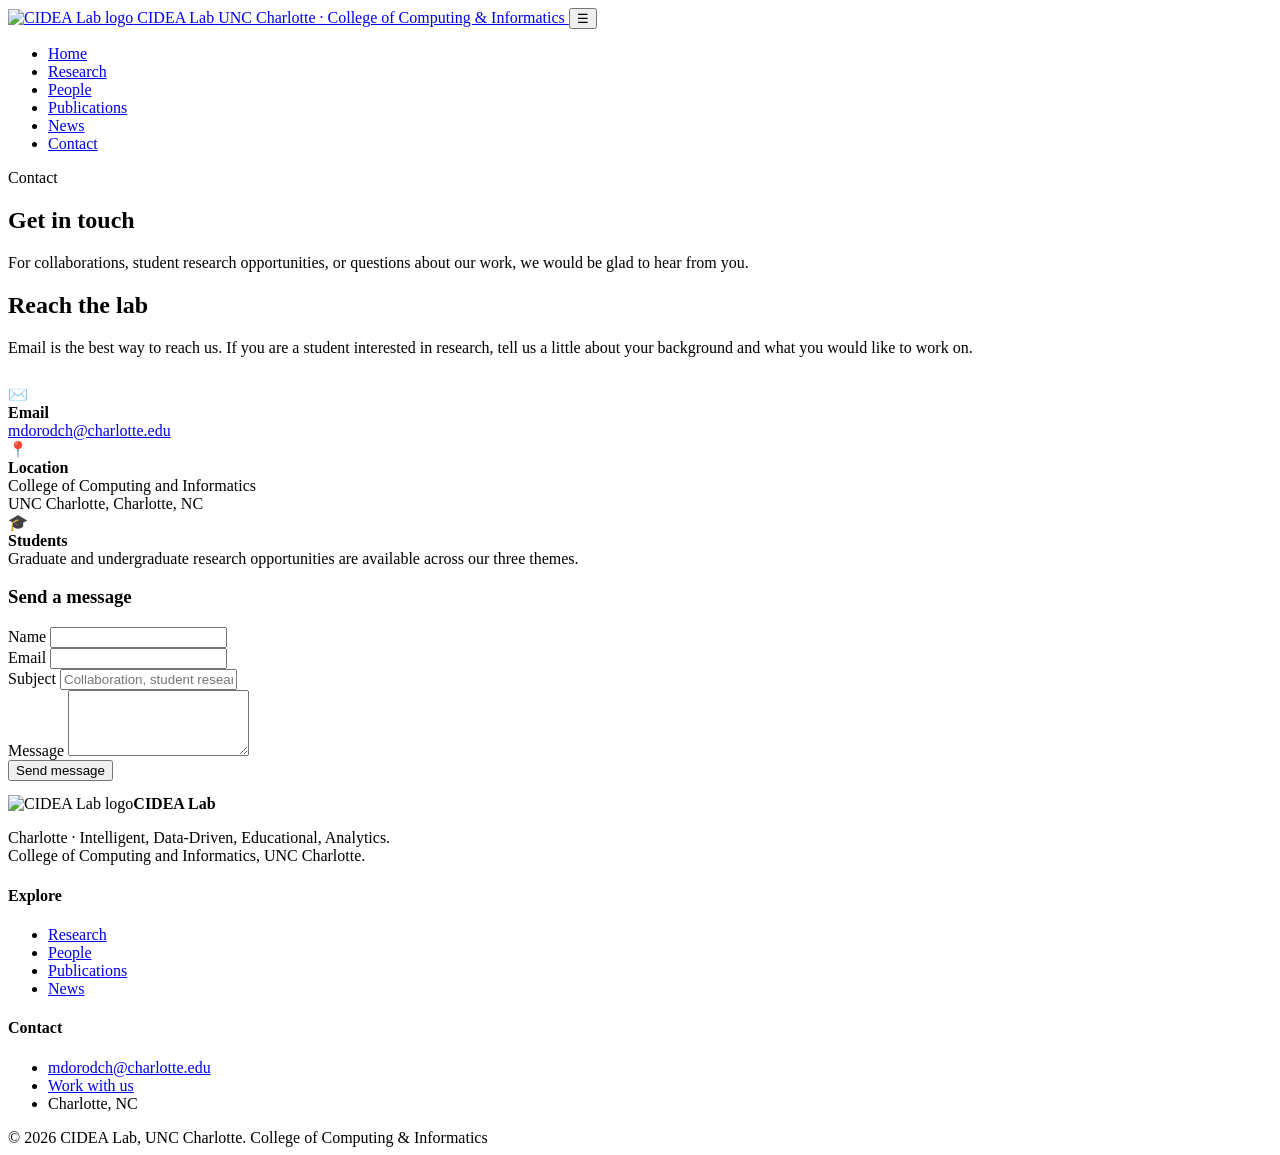
==== contact.html @ 577704da "Add files via upload" ====
<!DOCTYPE html>
<html lang="en">
<head>
  <meta charset="UTF-8" />
  <meta name="viewport" content="width=device-width, initial-scale=1.0" />
  <title>Contact | CIDEA Lab</title>
  <meta name="description" content="Contact the CIDEA Lab at UNC Charlotte — collaborations, student research opportunities, and inquiries." />
  <link rel="icon" href="assets/favicon.png" />
  <link rel="stylesheet" href="assets/styles.css" />
</head>
<body>

  <header class="site-header">
    <div class="container nav">
      <a class="brand" href="index.html">
        <img src="assets/icon.png" alt="CIDEA Lab logo" />
        <span class="brand-text">
          <span class="brand-name">CIDEA Lab</span>
          <span class="brand-sub">UNC Charlotte · College of Computing &amp; Informatics</span>
        </span>
      </a>
      <button class="nav-toggle" aria-label="Toggle navigation" aria-expanded="false">☰</button>
      <ul class="nav-links">
        <li><a href="index.html">Home</a></li>
        <li><a href="research.html">Research</a></li>
        <li><a href="people.html">People</a></li>
        <li><a href="publications.html">Publications</a></li>
        <li><a href="news.html">News</a></li>
        <li><a href="contact.html" class="active">Contact</a></li>
      </ul>
    </div>
  </header>

  <section class="page-hero">
    <div class="container">
      <span class="eyebrow">Contact</span>
      <h1>Get in touch</h1>
      <p>For collaborations, student research opportunities, or questions about our work, we would be glad to hear from you.</p>
    </div>
  </section>

  <section class="section">
    <div class="container">
      <div class="contact-grid">

        <div>
          <h2>Reach the lab</h2>
          <p class="lead" style="margin-bottom:28px;">Email is the best way to reach us. If you are a student interested in research, tell us a little about your background and what you would like to work on.</p>

          <div class="info-row">
            <div class="icon">✉️</div>
            <div><strong>Email</strong><br><a href="mailto:mdorodch@charlotte.edu">mdorodch@charlotte.edu</a></div>
          </div>
          <div class="info-row">
            <div class="icon">📍</div>
            <div><strong>Location</strong><br>College of Computing and Informatics<br>UNC Charlotte, Charlotte, NC</div>
          </div>
          <div class="info-row">
            <div class="icon">🎓</div>
            <div><strong>Students</strong><br>Graduate and undergraduate research opportunities are available across our three themes.</div>
          </div>
        </div>

        <div>
          <div class="card">
            <h3>Send a message</h3>
            <form id="contact-form" style="margin-top:16px;">
              <div class="field">
                <label for="name">Name</label>
                <input id="name" name="name" type="text" required />
              </div>
              <div class="field">
                <label for="email">Email</label>
                <input id="email" name="email" type="email" required />
              </div>
              <div class="field">
                <label for="topic">Subject</label>
                <input id="topic" name="topic" type="text" placeholder="Collaboration, student research, general" />
              </div>
              <div class="field">
                <label for="message">Message</label>
                <textarea id="message" name="message" rows="4" required></textarea>
              </div>
              <button class="btn btn-primary" type="submit">Send message</button>
              <p id="form-status" style="margin-top:14px; font-size:.9rem;"></p>
            </form>
          </div>
        </div>

      </div>
    </div>
  </section>

  <footer class="site-footer">
    <div class="container">
      <div class="footer-grid">
        <div>
          <div class="footer-brand"><img src="assets/icon.png" alt="CIDEA Lab logo" /><strong>CIDEA Lab</strong></div>
          <p>Charlotte · Intelligent, Data-Driven, Educational, Analytics.<br>College of Computing and Informatics, UNC Charlotte.</p>
        </div>
        <div><h4>Explore</h4>
          <ul class="footer-links">
            <li><a href="research.html">Research</a></li><li><a href="people.html">People</a></li>
            <li><a href="publications.html">Publications</a></li><li><a href="news.html">News</a></li>
          </ul>
        </div>
        <div><h4>Contact</h4>
          <ul class="footer-links">
            <li><a href="mailto:mdorodch@charlotte.edu">mdorodch@charlotte.edu</a></li>
            <li><a href="contact.html">Work with us</a></li><li>Charlotte, NC</li>
          </ul>
        </div>
      </div>
      <div class="footer-bottom">
        <span>© <span id="year"></span> CIDEA Lab, UNC Charlotte.</span>
        <span>College of Computing &amp; Informatics</span>
      </div>
    </div>
  </footer>

  <script src="assets/script.js"></script>
  <script>document.getElementById('year').textContent = new Date().getFullYear();</script>
</body>
</html>
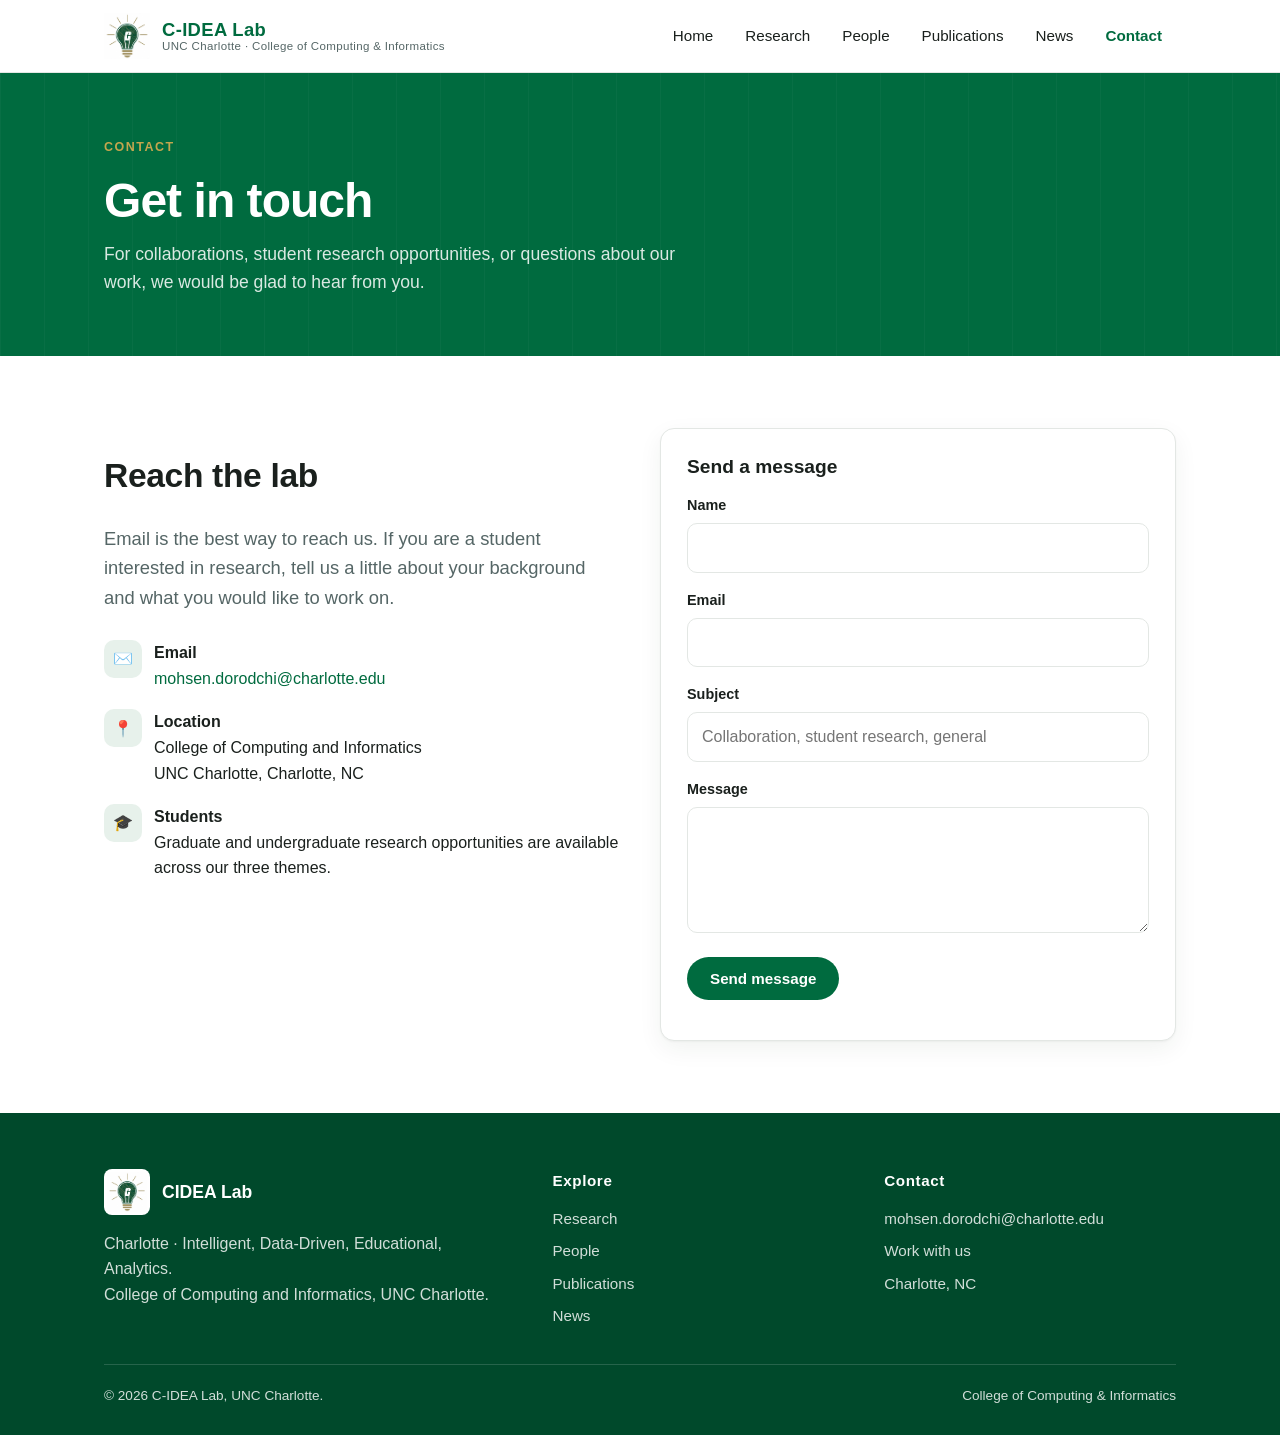
==== commit 04c0cdbd: "Update CIDEA Lab branding to C-IDEA Lab" ====
--- a/contact.html
+++ b/contact.html
@@ -3,8 +3,8 @@
 <head>
   <meta charset="UTF-8" />
   <meta name="viewport" content="width=device-width, initial-scale=1.0" />
-  <title>Contact | CIDEA Lab</title>
-  <meta name="description" content="Contact the CIDEA Lab at UNC Charlotte — collaborations, student research opportunities, and inquiries." />
+  <title>Contact | C-IDEA Lab</title>
+  <meta name="description" content="Contact the C-IDEA Lab at UNC Charlotte — collaborations, student research opportunities, and inquiries." />
   <link rel="icon" href="assets/favicon.png" />
   <link rel="stylesheet" href="assets/styles.css" />
 </head>
@@ -13,9 +13,9 @@
   <header class="site-header">
     <div class="container nav">
       <a class="brand" href="index.html">
-        <img src="assets/icon.png" alt="CIDEA Lab logo" />
+        <img src="assets/icon.png" alt="C-IDEA Lab logo" />
         <span class="brand-text">
-          <span class="brand-name">CIDEA Lab</span>
+          <span class="brand-name">C-IDEA Lab</span>
           <span class="brand-sub">UNC Charlotte · College of Computing &amp; Informatics</span>
         </span>
       </a>
@@ -49,7 +49,7 @@
 
           <div class="info-row">
             <div class="icon">✉️</div>
-            <div><strong>Email</strong><br><a href="mailto:mdorodch@charlotte.edu">mdorodch@charlotte.edu</a></div>
+            <div><strong>Email</strong><br><a href="mailto:mdorodch@charlotte.edu">mohsen.dorodchi@charlotte.edu</a></div>
           </div>
           <div class="info-row">
             <div class="icon">📍</div>
@@ -106,13 +106,13 @@
         </div>
         <div><h4>Contact</h4>
           <ul class="footer-links">
-            <li><a href="mailto:mdorodch@charlotte.edu">mdorodch@charlotte.edu</a></li>
+            <li><a href="mailto:mdorodch@charlotte.edu">mohsen.dorodchi@charlotte.edu</a></li>
             <li><a href="contact.html">Work with us</a></li><li>Charlotte, NC</li>
           </ul>
         </div>
       </div>
       <div class="footer-bottom">
-        <span>© <span id="year"></span> CIDEA Lab, UNC Charlotte.</span>
+        <span>© <span id="year"></span> C-IDEA Lab, UNC Charlotte.</span>
         <span>College of Computing &amp; Informatics</span>
       </div>
     </div>
--- a/assets/styles.css
+++ b/assets/styles.css
@@ -0,0 +1,320 @@
+/* ============================================================
+   CIDEA Lab — shared stylesheet
+   Charlotte · Intelligent, Data-Driven, Educational, Analytics
+   Brand palette pulled from the lab logo (green + gold on white)
+   ============================================================ */
+
+:root {
+  /* Brand colors */
+  --green:        #006b3f;   /* primary lab green */
+  --green-dark:   #00492b;   /* deep green for footers / hovers */
+  --green-soft:   #e7f1eb;   /* pale green wash for section bands */
+  --gold:         #c4a64e;   /* metallic gold accent */
+  --gold-dark:    #a4842f;
+
+  /* Neutrals */
+  --ink:          #1a201d;   /* body text */
+  --muted:        #566;      /* secondary text */
+  --line:         #e3e7e4;   /* hairline borders */
+  --bg:           #ffffff;
+  --bg-soft:      #f6f8f6;
+
+  /* System */
+  --radius:       14px;
+  --shadow:       0 1px 2px rgba(0,0,0,.04), 0 8px 24px rgba(0,45,25,.06);
+  --maxw:         1120px;
+  --font: -apple-system, BlinkMacSystemFont, "Segoe UI", Roboto, Helvetica, Arial, sans-serif;
+}
+
+* { box-sizing: border-box; }
+
+html { scroll-behavior: smooth; }
+
+body {
+  margin: 0;
+  font-family: var(--font);
+  color: var(--ink);
+  background: var(--bg);
+  line-height: 1.6;
+  -webkit-font-smoothing: antialiased;
+}
+
+img { max-width: 100%; display: block; }
+
+a { color: var(--green); text-decoration: none; }
+a:hover { text-decoration: underline; }
+
+h1, h2, h3 { line-height: 1.2; color: var(--ink); font-weight: 700; }
+h1 { font-size: clamp(2rem, 5vw, 3rem); letter-spacing: -.02em; }
+h2 { font-size: clamp(1.5rem, 3.5vw, 2.1rem); letter-spacing: -.01em; }
+h3 { font-size: 1.2rem; }
+
+.container { width: 100%; max-width: var(--maxw); margin: 0 auto; padding: 0 24px; }
+
+.eyebrow {
+  display: inline-block;
+  font-size: .78rem;
+  font-weight: 700;
+  letter-spacing: .12em;
+  text-transform: uppercase;
+  color: var(--gold-dark);
+  margin-bottom: 14px;
+}
+
+.lead { font-size: 1.15rem; color: var(--muted); max-width: 60ch; }
+
+/* ---------- Buttons ---------- */
+.btn {
+  display: inline-block;
+  padding: 12px 22px;
+  border-radius: 999px;
+  font-weight: 600;
+  font-size: .95rem;
+  cursor: pointer;
+  border: 1.5px solid transparent;
+  transition: transform .12s ease, background .2s ease, color .2s ease;
+}
+.btn:hover { text-decoration: none; transform: translateY(-1px); }
+.btn-primary { background: var(--green); color: #fff; }
+.btn-primary:hover { background: var(--green-dark); }
+.btn-ghost { background: transparent; color: var(--green); border-color: var(--line); }
+.btn-ghost:hover { border-color: var(--green); background: var(--green-soft); }
+
+/* ---------- Header / nav ---------- */
+.site-header {
+  position: sticky;
+  top: 0;
+  z-index: 50;
+  background: rgba(255,255,255,.9);
+  backdrop-filter: saturate(180%) blur(10px);
+  border-bottom: 1px solid var(--line);
+}
+.nav {
+  display: flex;
+  align-items: center;
+  justify-content: space-between;
+  height: 72px;
+}
+.brand { display: flex; align-items: center; gap: 12px; }
+.brand:hover { text-decoration: none; }
+.brand img { height: 46px; width: 46px; object-fit: contain; }
+.brand-text { display: flex; flex-direction: column; line-height: 1.1; }
+.brand-name { font-weight: 800; color: var(--green); font-size: 1.15rem; letter-spacing: .02em; }
+.brand-sub { font-size: .72rem; color: var(--muted); letter-spacing: .03em; }
+
+.nav-links { display: flex; align-items: center; gap: 4px; list-style: none; margin: 0; padding: 0; }
+.nav-links a {
+  display: block;
+  padding: 8px 14px;
+  border-radius: 8px;
+  color: var(--ink);
+  font-weight: 500;
+  font-size: .95rem;
+}
+.nav-links a:hover { background: var(--bg-soft); text-decoration: none; }
+.nav-links a.active { color: var(--green); font-weight: 700; }
+
+.nav-toggle {
+  display: none;
+  background: none;
+  border: 1px solid var(--line);
+  border-radius: 8px;
+  padding: 8px 10px;
+  cursor: pointer;
+  font-size: 1.1rem;
+  line-height: 1;
+}
+
+/* ---------- Hero ---------- */
+.hero {
+  position: relative;
+  background:
+    radial-gradient(1200px 500px at 85% -10%, var(--green-soft), transparent 60%),
+    linear-gradient(180deg, #fff, var(--bg-soft));
+  overflow: hidden;
+}
+.hero::after {
+  content: "";
+  position: absolute; inset: 0;
+  background-image:
+    linear-gradient(var(--line) 1px, transparent 1px),
+    linear-gradient(90deg, var(--line) 1px, transparent 1px);
+  background-size: 44px 44px;
+  opacity: .35;
+  mask-image: radial-gradient(700px 400px at 80% 0%, #000, transparent 70%);
+  pointer-events: none;
+}
+.hero-inner {
+  position: relative;
+  display: grid;
+  grid-template-columns: 1.15fr .85fr;
+  gap: 48px;
+  align-items: center;
+  padding: 84px 0 76px;
+}
+.hero h1 { margin: 0 0 18px; }
+.hero .lead { margin: 0 0 28px; font-size: 1.22rem; }
+.hero-cta { display: flex; gap: 12px; flex-wrap: wrap; }
+.hero-badge {
+  justify-self: center;
+  width: min(340px, 80%);
+  aspect-ratio: 1;
+  display: grid;
+  place-items: center;
+}
+.hero-badge img {
+  width: 100%;
+  filter: drop-shadow(0 20px 40px rgba(0,45,25,.18));
+}
+.hero-badge .badge-fallback {
+  width: 100%; aspect-ratio: 1; border-radius: 50%;
+  border: 6px solid var(--green);
+  outline: 3px solid var(--gold);
+  outline-offset: 6px;
+  display: grid; place-items: center; text-align: center;
+  background: radial-gradient(circle at 50% 40%, var(--green-soft), #fff);
+  color: var(--green); font-weight: 800; padding: 24px;
+}
+
+/* ---------- Sections ---------- */
+.section { padding: 72px 0; }
+.section-band { background: var(--bg-soft); border-top: 1px solid var(--line); border-bottom: 1px solid var(--line); }
+.section-head { max-width: 60ch; margin-bottom: 40px; }
+.section-head.center { margin-left: auto; margin-right: auto; text-align: center; }
+
+/* ---------- Cards / grids ---------- */
+.grid { display: grid; gap: 24px; }
+.grid-2 { grid-template-columns: repeat(2, 1fr); }
+.grid-3 { grid-template-columns: repeat(3, 1fr); }
+.grid-4 { grid-template-columns: repeat(4, 1fr); }
+
+.card {
+  background: var(--bg);
+  border: 1px solid var(--line);
+  border-radius: var(--radius);
+  padding: 26px;
+  box-shadow: var(--shadow);
+  transition: transform .15s ease, box-shadow .15s ease;
+}
+.card:hover { transform: translateY(-3px); box-shadow: 0 12px 32px rgba(0,45,25,.10); }
+.card h3 { margin: 0 0 8px; }
+.card p { margin: 0; color: var(--muted); }
+.card .icon {
+  width: 46px; height: 46px; border-radius: 12px;
+  display: grid; place-items: center;
+  background: var(--green-soft); color: var(--green);
+  font-size: 1.4rem; margin-bottom: 16px;
+}
+.card-top { border-top: 4px solid var(--gold); }
+
+/* Stats */
+.stats { display: grid; grid-template-columns: repeat(4,1fr); gap: 20px; text-align: center; }
+.stat .num { font-size: 2.4rem; font-weight: 800; color: var(--green); line-height: 1; }
+.stat .label { color: var(--muted); font-size: .92rem; margin-top: 6px; }
+
+/* People */
+.person { text-align: center; }
+.person .avatar {
+  width: 120px; height: 120px; border-radius: 50%;
+  margin: 0 auto 14px;
+  background: var(--green-soft);
+  border: 3px solid #fff; box-shadow: 0 0 0 2px var(--gold);
+  display: grid; place-items: center; color: var(--green); font-weight: 800; font-size: 2rem;
+  position: relative; overflow: hidden;
+}
+.person .avatar img { position: absolute; inset: 0; width: 100%; height: 100%; object-fit: cover; }
+.person .name { font-weight: 700; }
+.person .role { color: var(--muted); font-size: .9rem; }
+.person .links { margin-top: 8px; font-size: .85rem; }
+
+/* Publications list */
+.pub { padding: 22px 0; border-bottom: 1px solid var(--line); }
+.pub:last-child { border-bottom: 0; }
+.pub .venue { color: var(--gold-dark); font-weight: 700; font-size: .82rem; text-transform: uppercase; letter-spacing: .06em; }
+.pub .title { font-weight: 700; margin: 4px 0; font-size: 1.08rem; }
+.pub .authors { color: var(--muted); font-size: .95rem; }
+.pub .tags { margin-top: 8px; }
+.tag {
+  display: inline-block; font-size: .78rem; font-weight: 600;
+  color: var(--green); background: var(--green-soft);
+  padding: 3px 10px; border-radius: 999px; margin-right: 6px;
+}
+
+/* News */
+.news-item { display: grid; grid-template-columns: 130px 1fr; gap: 20px; padding: 24px 0; border-bottom: 1px solid var(--line); }
+.news-item:last-child { border-bottom: 0; }
+.news-date { color: var(--gold-dark); font-weight: 700; font-size: .9rem; }
+.news-item h3 { margin: 0 0 6px; }
+.news-item p { margin: 0; color: var(--muted); }
+
+/* Contact */
+.contact-grid { display: grid; grid-template-columns: 1fr 1fr; gap: 40px; }
+.field { margin-bottom: 16px; }
+.field label { display: block; font-weight: 600; font-size: .9rem; margin-bottom: 6px; }
+.field input, .field textarea {
+  width: 100%; padding: 11px 14px; border: 1px solid var(--line);
+  border-radius: 10px; font: inherit; background: #fff;
+}
+.field input:focus, .field textarea:focus { outline: 2px solid var(--green); border-color: var(--green); }
+.info-row { display: flex; gap: 12px; align-items: flex-start; margin-bottom: 18px; }
+.info-row .icon { flex: none; width: 38px; height: 38px; border-radius: 10px; background: var(--green-soft); color: var(--green); display: grid; place-items: center; }
+
+/* Page hero (interior) */
+.page-hero { background: var(--green); color: #fff; padding: 60px 0; position: relative; }
+.page-hero::after {
+  content:""; position:absolute; inset:0;
+  background-image: linear-gradient(90deg, rgba(255,255,255,.06) 1px, transparent 1px);
+  background-size: 44px 44px; opacity:.5;
+}
+.page-hero .container { position: relative; }
+.page-hero h1 { color: #fff; margin: 0 0 10px; }
+.page-hero p { color: rgba(255,255,255,.85); max-width: 60ch; margin: 0; font-size: 1.1rem; }
+.page-hero .eyebrow { color: var(--gold); }
+
+/* CTA band */
+.cta {
+  background: linear-gradient(120deg, var(--green), var(--green-dark));
+  color: #fff; border-radius: var(--radius);
+  padding: 48px; text-align: center; box-shadow: var(--shadow);
+}
+.cta h2 { color: #fff; margin: 0 0 10px; }
+.cta p { color: rgba(255,255,255,.85); margin: 0 auto 24px; max-width: 52ch; }
+.cta .btn-primary { background: var(--gold); color: var(--green-dark); }
+.cta .btn-primary:hover { background: #fff; }
+
+/* ---------- Footer ---------- */
+.site-footer { background: var(--green-dark); color: rgba(255,255,255,.82); padding: 56px 0 28px; margin-top: 0; }
+.footer-grid { display: grid; grid-template-columns: 1.4fr 1fr 1fr; gap: 40px; margin-bottom: 36px; }
+.site-footer h4 { color: #fff; font-size: .95rem; margin: 0 0 14px; letter-spacing: .04em; }
+.site-footer a { color: rgba(255,255,255,.82); }
+.site-footer a:hover { color: var(--gold); }
+.footer-links { list-style: none; padding: 0; margin: 0; display: grid; gap: 8px; font-size: .95rem; }
+.footer-brand { display: flex; gap: 12px; align-items: center; margin-bottom: 14px; }
+.footer-brand img { height: 46px; width: 46px; border-radius: 8px; background: #fff; object-fit: contain; padding: 3px; }
+.footer-brand strong { color: #fff; font-size: 1.1rem; }
+.footer-bottom { border-top: 1px solid rgba(255,255,255,.15); padding-top: 20px; font-size: .85rem; display: flex; justify-content: space-between; gap: 12px; flex-wrap: wrap; }
+
+/* ---------- Responsive ---------- */
+@media (max-width: 900px) {
+  .hero-inner { grid-template-columns: 1fr; gap: 32px; text-align: center; }
+  .hero-cta { justify-content: center; }
+  .hero-badge { order: -1; width: 220px; }
+  .grid-3, .grid-4 { grid-template-columns: repeat(2, 1fr); }
+  .stats { grid-template-columns: repeat(2,1fr); }
+  .contact-grid { grid-template-columns: 1fr; }
+  .footer-grid { grid-template-columns: 1fr; gap: 28px; }
+}
+@media (max-width: 640px) {
+  .nav-toggle { display: block; }
+  .nav-links {
+    position: absolute; top: 72px; left: 0; right: 0;
+    flex-direction: column; align-items: stretch;
+    background: #fff; border-bottom: 1px solid var(--line);
+    padding: 8px 16px 16px; gap: 2px;
+    display: none;
+  }
+  .nav-links.open { display: flex; }
+  .grid-2, .grid-3, .grid-4 { grid-template-columns: 1fr; }
+  .news-item { grid-template-columns: 1fr; gap: 6px; }
+  .cta { padding: 32px 22px; }
+}
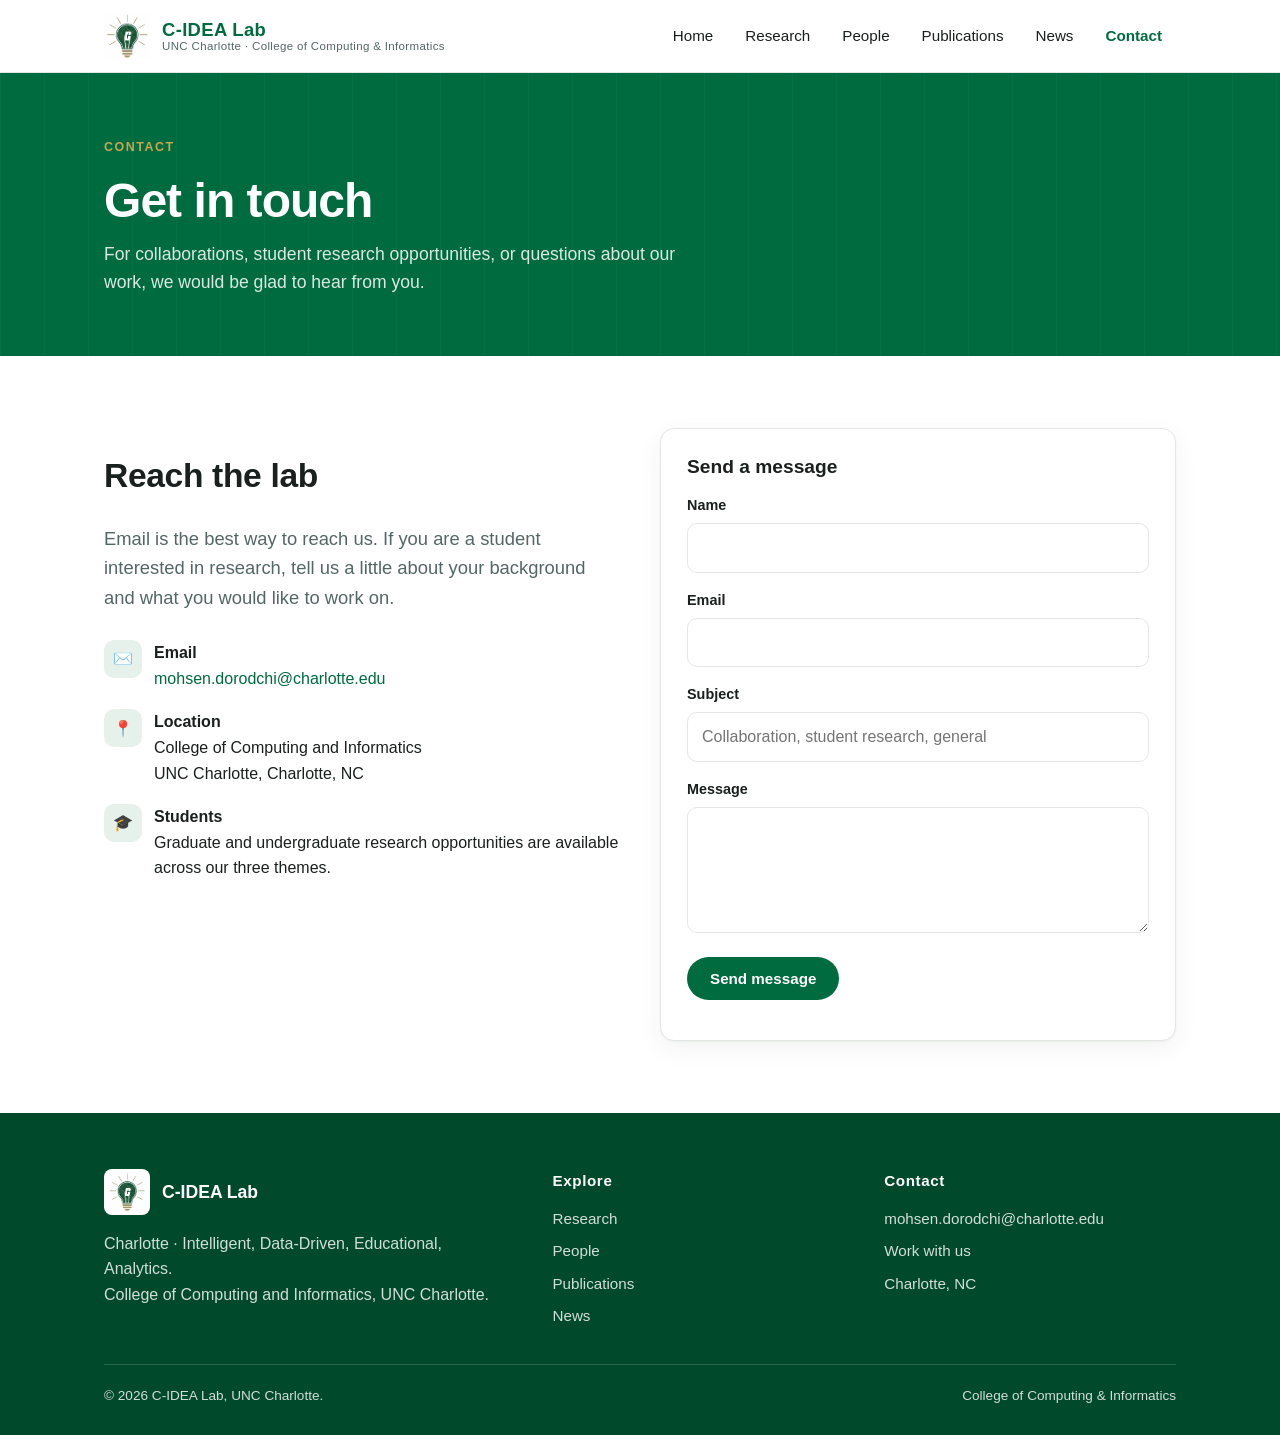
==== commit 5b40efef: "Update footer brand name from 'CIDEA Lab' to 'C-IDEA Lab'" ====
--- a/contact.html
+++ b/contact.html
@@ -95,7 +95,7 @@
     <div class="container">
       <div class="footer-grid">
         <div>
-          <div class="footer-brand"><img src="assets/icon.png" alt="CIDEA Lab logo" /><strong>CIDEA Lab</strong></div>
+          <div class="footer-brand"><img src="assets/icon.png" alt="CIDEA Lab logo" /><strong>C-IDEA Lab</strong></div>
           <p>Charlotte · Intelligent, Data-Driven, Educational, Analytics.<br>College of Computing and Informatics, UNC Charlotte.</p>
         </div>
         <div><h4>Explore</h4>
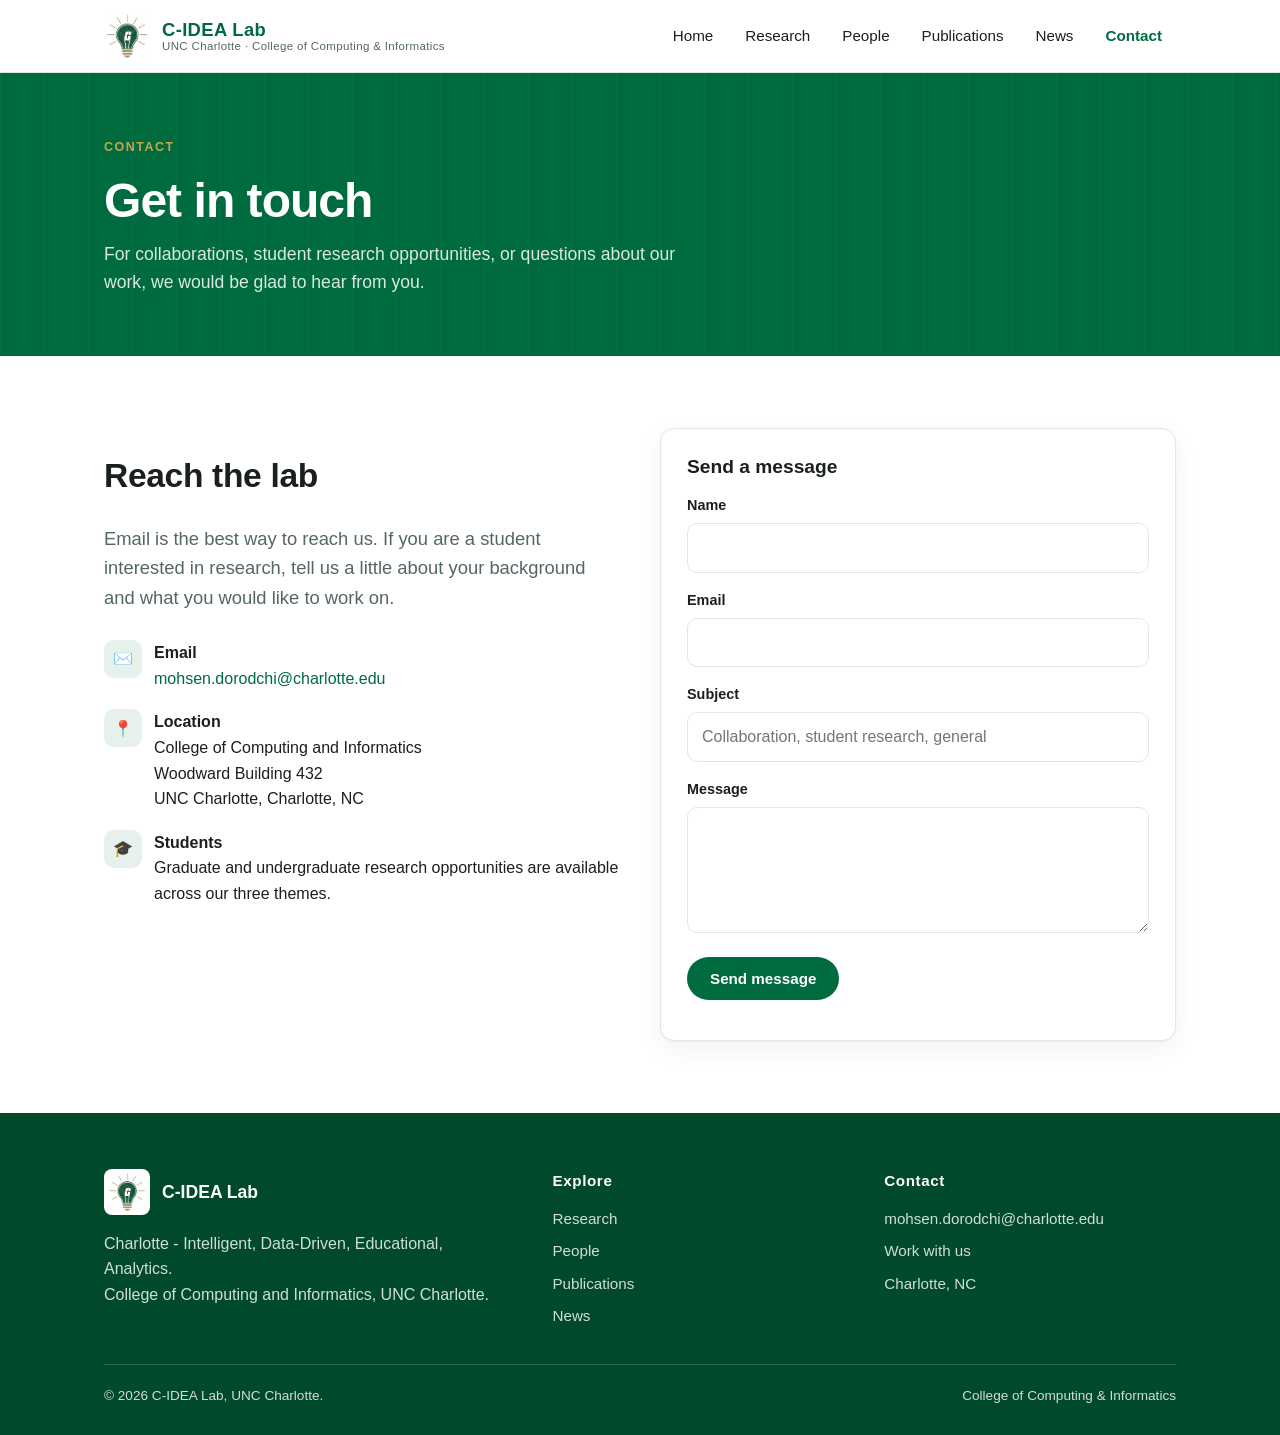
==== commit b5eb9b4d: "Update location details in contact.html" ====
--- a/contact.html
+++ b/contact.html
@@ -53,7 +53,7 @@
           </div>
           <div class="info-row">
             <div class="icon">📍</div>
-            <div><strong>Location</strong><br>College of Computing and Informatics<br>UNC Charlotte, Charlotte, NC</div>
+            <div><strong>Location</strong><br>College of Computing and Informatics<br>Woodward Building 432<br>UNC Charlotte, Charlotte, NC</div>
           </div>
           <div class="info-row">
             <div class="icon">🎓</div>
@@ -96,7 +96,7 @@
       <div class="footer-grid">
         <div>
           <div class="footer-brand"><img src="assets/icon.png" alt="CIDEA Lab logo" /><strong>C-IDEA Lab</strong></div>
-          <p>Charlotte · Intelligent, Data-Driven, Educational, Analytics.<br>College of Computing and Informatics, UNC Charlotte.</p>
+          <p>Charlotte - Intelligent, Data-Driven, Educational, Analytics.<br>College of Computing and Informatics, UNC Charlotte.</p>
         </div>
         <div><h4>Explore</h4>
           <ul class="footer-links">
